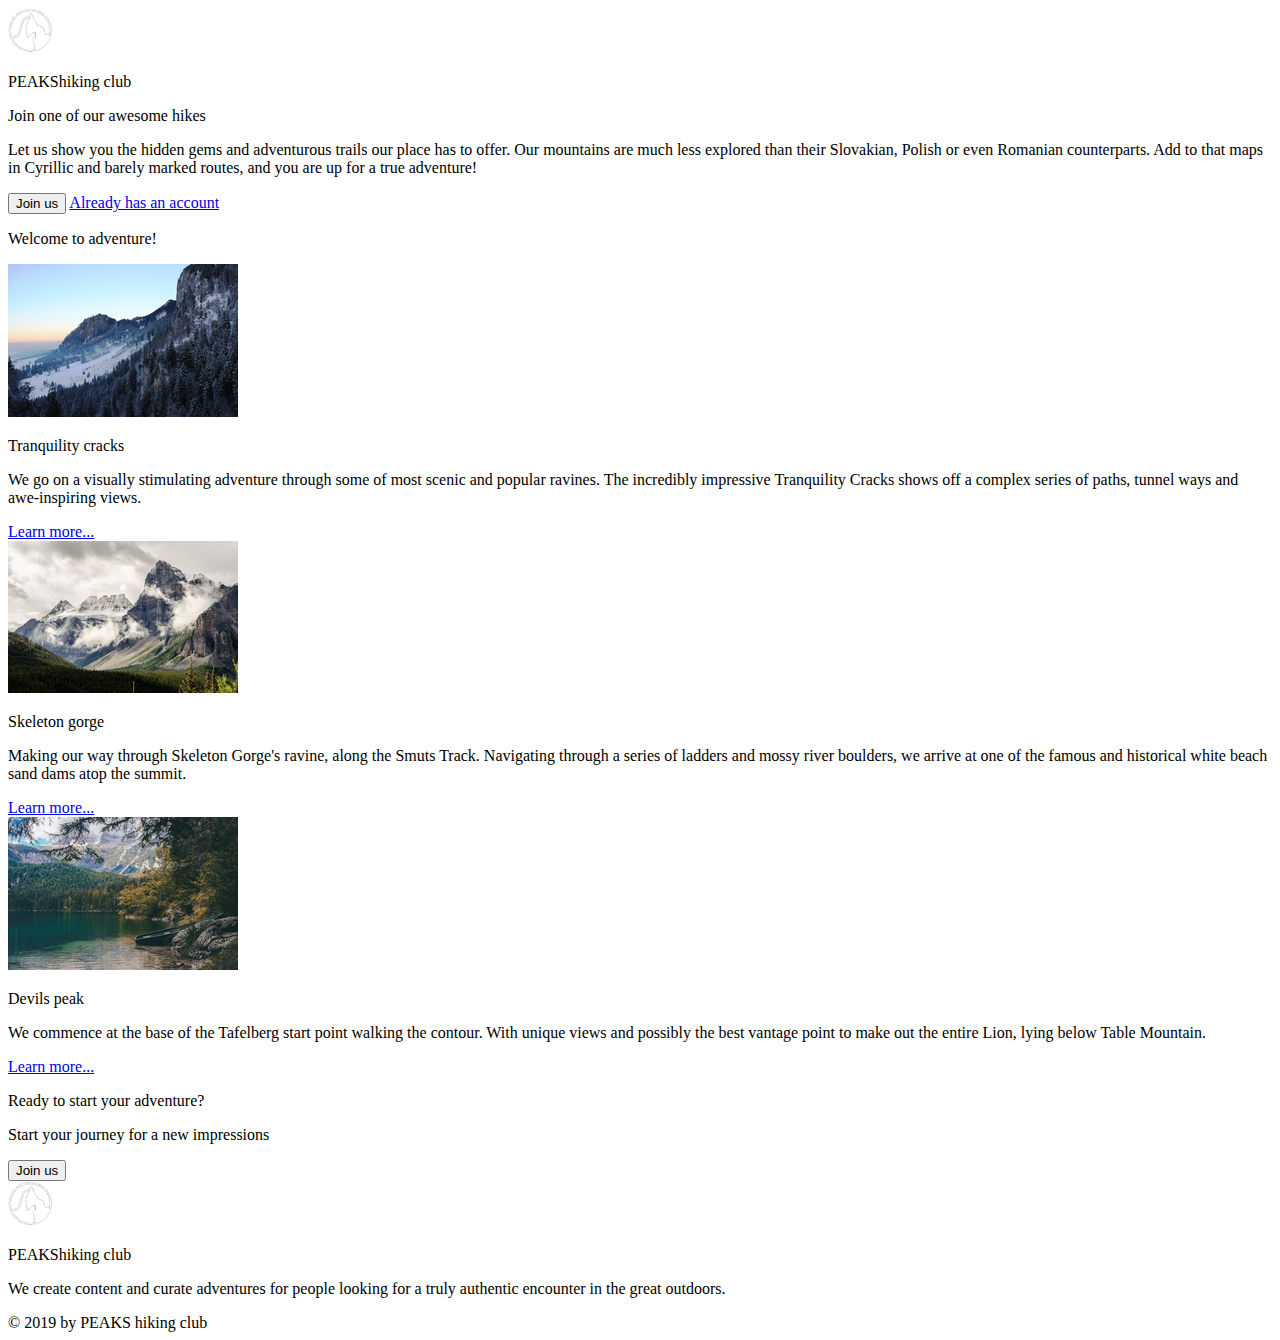
==== FL12_HW3/homework/index.html @ 77cc551e "basic structure" ====
<!DOCTYPE html>
<html lang="en">

<head>
    <meta charset="UTF-8">
    <meta name="viewport" content="width=device-width, initial-scale=1.0">
    <meta http-equiv="X-UA-Compatible" content="ie=edge">
    <link href="https://fonts.googleapis.com/css?family=Hind:400,600%7CSource+Sans+Pro:400,600,700%7CFresca"
          rel="stylesheet"/>

    <!-- Styles should be switched here: -->

    <link rel="stylesheet" type="text/css" href="css/style1.css">
    <!--     <link rel="stylesheet" type="text/css" href="css/style2.css">-->

    <title>PEAKS hiking club</title>
</head>

<body>
<header class="header">
    <div class="header-wrap">
        <div class="landing-logo">
            <img src="img/m-logo.png" alt="logo"/>
            <p>PEAKS<span>hiking club</span></p>
        </div>
        <p class="header_heading">
            Join one of our awesome hikes
        </p>
        <p class="header_text">
            Let us show you the hidden gems and adventurous trails our place has to offer.
            Our mountains are much less explored than their Slovakian,
            Polish or even Romanian counterparts. Add to that maps in Cyrillic and barely marked routes,
            and you are up for a true adventure!
        </p>
        <div>
            <button class="header_button">Join us</button>
            <a href="#" class="login">Already has an account</a>
        </div>
    </div>
</header>
<main class="section">
    <p class="section_text">
        Welcome to adventure!
    </p>
    <div class="section_card_wrap">
        <div class="section_card">
            <img class="section_card_img"
                 src="img/m-1.jpg"
                 alt="experts"/>
            <div class="section_card_right_container">
                <p class="section_card_heading">
                    Tranquility cracks
                </p>
                <p class="section_card_text">
                    We go on a visually stimulating adventure through some of most scenic and popular ravines.
                    The incredibly impressive Tranquility Cracks shows off a complex series of paths, tunnel ways and
                    awe-inspiring views.
                </p>
                <a href="#" class="section_link">Learn more...</a>
            </div>
        </div>
        <div class="section_card">
            <img class="section_card_img"
                 src="img/m-2.jpg"
                 alt="content formats"/>
            <div class="section_card_right_container">
                <p class="section_card_heading">
                    Skeleton gorge
                </p>
                <p class="section_card_text">
                    Making our way through Skeleton Gorge's ravine, along the Smuts Track.
                    Navigating through a series of ladders and mossy river boulders, we arrive at one of the famous and
                    historical white beach sand dams atop the summit.
                </p>
                <a href="#" class="section_link">Learn more...</a>
            </div>
        </div>
        <div class="section_card">
            <img class="section_card_img"
                 src="img/m-3.jpg"
                 alt="certificate"/>
            <div class="section_card_right_container">
                <p class="section_card_heading">
                    Devils peak
                </p>
                <p class="section_card_text">
                    We commence at the base of the Tafelberg start point walking the contour.
                    With unique views and possibly the best vantage point to make out the entire Lion, lying below Table
                    Mountain.
                </p>
                <a href="#" class="section_link">Learn more...</a>
            </div>
        </div>
    </div>
    <div class="section_banner">
        <div class="section_banner_text_wrap">
            <p class="section_banner_heading">
                Ready to start your adventure?
            </p>
            <p class="section_banner_text">
                Start your journey for a new impressions
            </p>
        </div>
        <button class="section_banner_button">Join us</button>
    </div>
</main>
<footer class="footer">
    <div class="footer-wrap">
        <div class="footer_logo landing-logo">
            <img src="img/m-logo.png" alt="logo"/>
            <p>PEAKS<span>hiking club</span></p>
        </div>
        <p class="footer_text">
            We create content and curate adventures for people looking for a truly authentic encounter in the great
            outdoors.
        </p>
        <span class="footer-cr">
          &copy; 2019 by PEAKS hiking club
        </span>
    </div>
</footer>
</body>

</html>
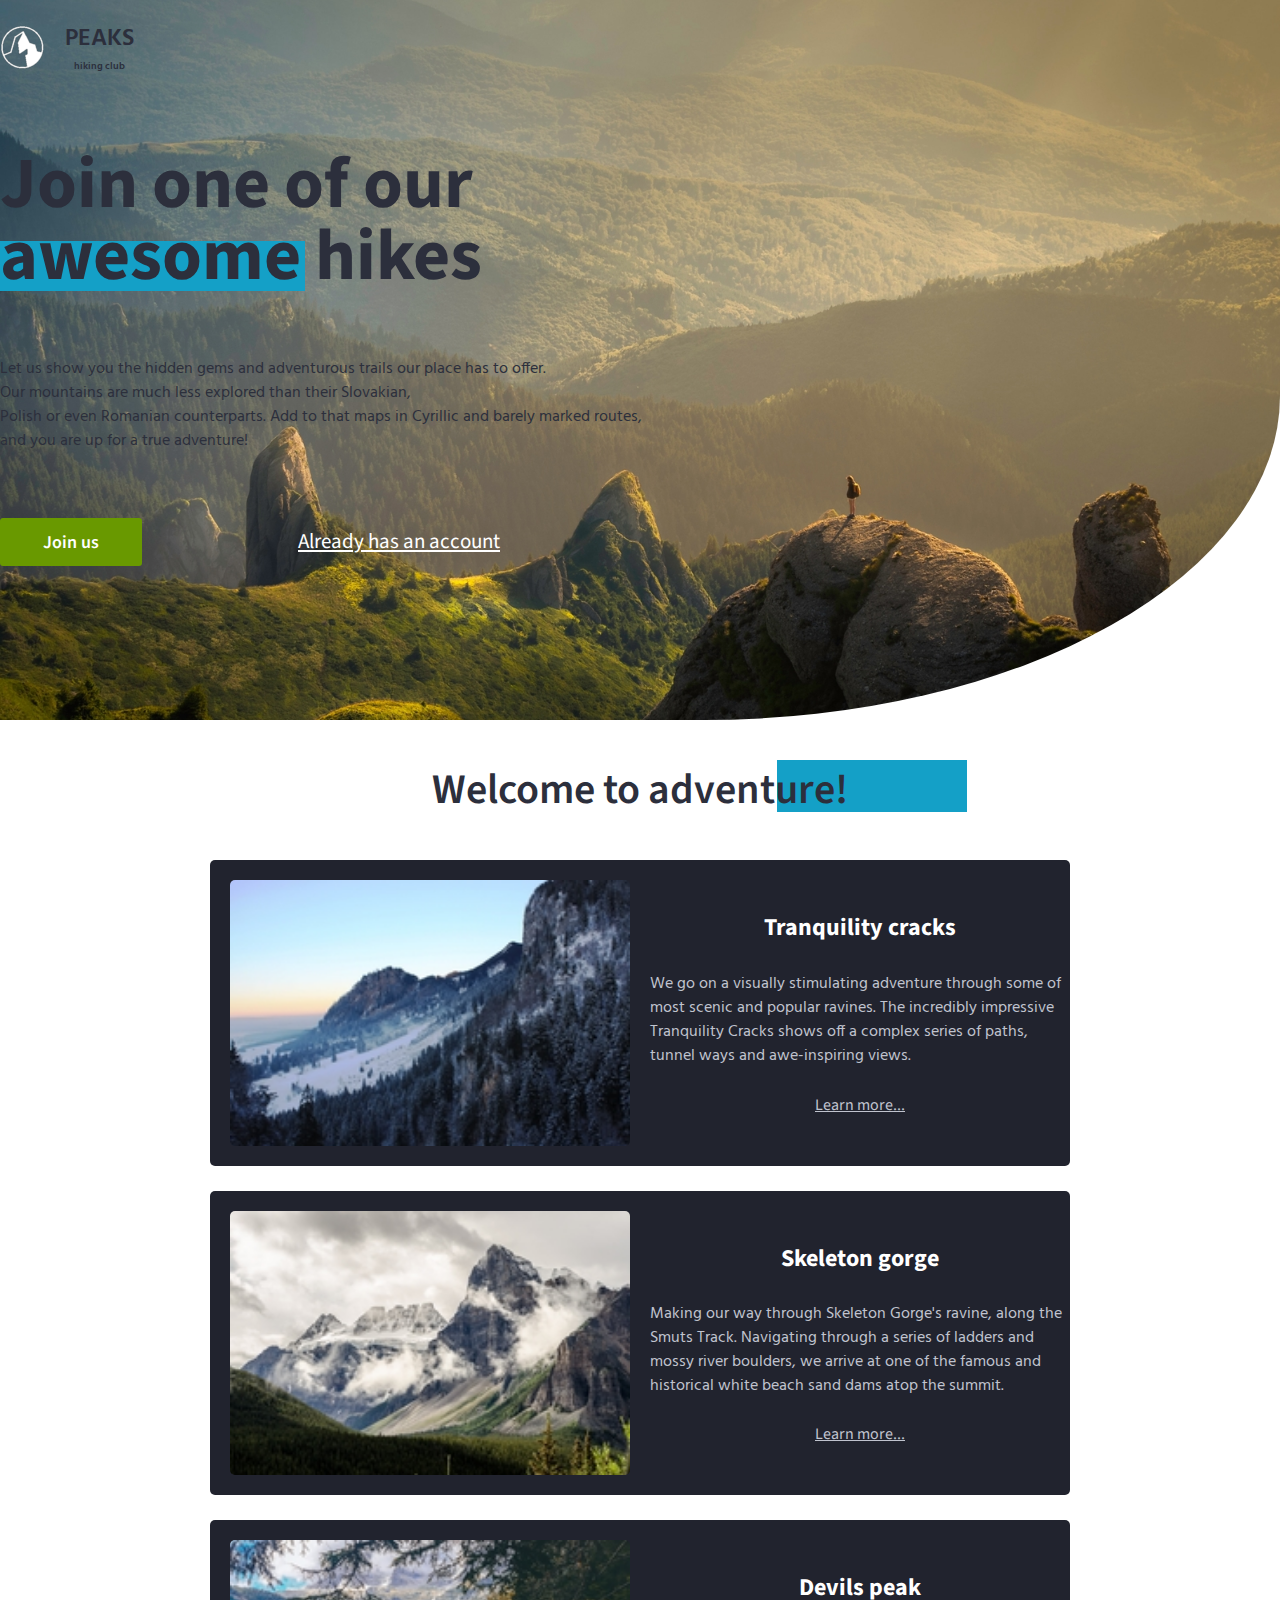
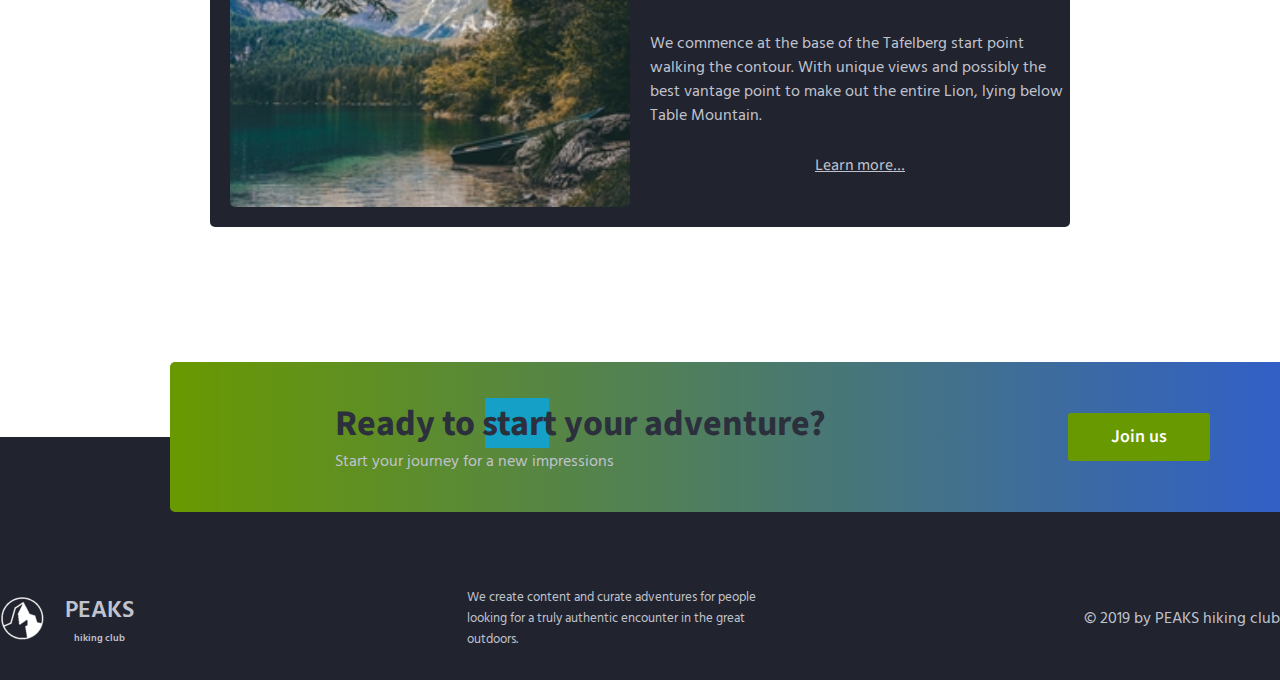
==== commit 9890d466: "design 2 - done, some changes, some fixes, added map-extend patterns" ====
--- a/FL12_HW3/homework/index.html
+++ b/FL12_HW3/homework/index.html
@@ -11,7 +11,7 @@
     <!-- Styles should be switched here: -->
 
     <link rel="stylesheet" type="text/css" href="css/style1.css">
-    <!--     <link rel="stylesheet" type="text/css" href="css/style2.css">-->
+        <!-- <link rel="stylesheet" type="text/css" href="css/style2.css"> -->
 
     <title>PEAKS hiking club</title>
 </head>
--- a/FL12_HW3/homework/css/style1.css
+++ b/FL12_HW3/homework/css/style1.css
@@ -0,0 +1,191 @@
+body {
+  margin: 0;
+  padding: 0;
+  font-family: "Hind", sans-serif;
+  color: #2c2f3c;
+  background: #ffffff; }
+
+p {
+  margin: 0;
+  padding: 0; }
+
+.header {
+  display: flex;
+  flex-direction: column;
+  position: relative;
+  width: 100%;
+  height: 720px;
+  background: url("../img/m-h-day.jpg") center no-repeat;
+  background-size: cover;
+  border-bottom-right-radius: 45%;
+  z-index: 1; }
+  .header .header_heading:before {
+    content: "";
+    position: absolute;
+    top: 92px;
+    left: 0;
+    background: #14a0c7;
+    height: 50px;
+    width: 305px;
+    z-index: -1; }
+  .header .header_heading {
+    position: relative;
+    font-family: "Source Sans Pro", sans-serif;
+    font-size: 72px;
+    font-weight: 700;
+    width: 100%;
+    max-width: 495px;
+    margin-top: 70px;
+    margin-bottom: 40px;
+    line-height: 1; }
+  .header .header_text {
+    width: 100%;
+    max-width: 650px;
+    line-height: 1.5;
+    white-space: pre-line; }
+  .header div:nth-child(4) {
+    margin-top: 65px; }
+    .header div:nth-child(4) .header_button {
+      font-size: 18px;
+      color: #ffffff;
+      border: 0;
+      border-radius: 3px;
+      background: #699900;
+      width: 142px;
+      height: 48px;
+      font-family: "Source Sans Pro", sans-serif;
+      margin-right: 152px;
+      font-weight: 600; }
+    .header div:nth-child(4) .login {
+      font-size: 21px;
+      color: #ffffff;
+      font-family: "Source Sans Pro", sans-serif;
+      font-weight: 400; }
+
+.header-wrap, .section, .footer-wrap {
+  margin: 0 auto;
+  max-width: 1540px;
+  width: 100%; }
+
+.landing-logo {
+  display: flex;
+  align-items: center;
+  padding: 0;
+  margin: 15px 0;
+  font-size: 24px;
+  text-align: center; }
+  .landing-logo img {
+    margin-right: 14px; }
+  .landing-logo p {
+    font-weight: 600;
+    padding: 5px; }
+  .landing-logo span {
+    display: flex;
+    margin: 0 10px;
+    font-size: 10px; }
+
+.section {
+  position: relative; }
+  .section .section_text::before {
+    content: "";
+    position: absolute;
+    top: 0;
+    left: 777px;
+    background: #14a0c7;
+    height: 52px;
+    width: 190px;
+    z-index: -1; }
+  .section .section_text {
+    position: relative;
+    font-family: "Source Sans Pro", sans-serif;
+    margin: 40px 0;
+    text-align: center;
+    font-size: 42px;
+    font-weight: 600; }
+  .section .section_card_wrap .section_card {
+    display: flex;
+    margin: 25px 210px;
+    background: #21232e;
+    border-radius: 5px;
+    font-size: 16px;
+    color: #c0c3ce; }
+    .section .section_card_wrap .section_card .section_card_img {
+      display: block;
+      width: 100%;
+      max-width: 400px;
+      margin: 20px;
+      border-radius: 5px; }
+    .section .section_card_wrap .section_card .section_card_right_container {
+      margin: 50px auto;
+      display: flex;
+      flex-direction: column;
+      justify-content: space-between;
+      align-items: center; }
+      .section .section_card_wrap .section_card .section_card_right_container .section_card_heading {
+        font-weight: bold;
+        font-size: 24px;
+        color: #ffffff;
+        font-family: "Source Sans Pro", sans-serif; }
+      .section .section_card_wrap .section_card .section_card_right_container .section_card_text {
+        line-height: 1.5;
+        max-width: 470px; }
+      .section .section_card_wrap .section_card .section_card_right_container .section_link {
+        font-size: 16px;
+        color: #c0c3ce;
+        font-family: "Source Sans Pro", sans-serif; }
+  .section .section_banner {
+    position: absolute;
+    display: flex;
+    margin: 0 170px;
+    bottom: -285px;
+    justify-content: space-between;
+    align-items: center;
+    background: linear-gradient(to right, #699900, #2d5bd7);
+    width: 1200px;
+    height: 150px;
+    border-radius: 5px; }
+    .section .section_banner .section_banner_text_wrap {
+      position: relative;
+      margin-left: 165px;
+      z-index: 1; }
+      .section .section_banner .section_banner_text_wrap .section_banner_heading::before {
+        content: "";
+        position: absolute;
+        top: 0;
+        left: 150px;
+        background: #14a0c7;
+        height: 50px;
+        width: 64px;
+        z-index: -1; }
+      .section .section_banner .section_banner_text_wrap .section_banner_heading {
+        font-size: 36px;
+        font-weight: bold;
+        font-family: "Source Sans Pro", sans-serif; }
+      .section .section_banner .section_banner_text_wrap .section_banner_text {
+        color: #c0c3ce; }
+    .section .section_banner .section_banner_button {
+      font-size: 18px;
+      color: #ffffff;
+      border: 0;
+      border-radius: 3px;
+      background: #699900;
+      width: 142px;
+      height: 48px;
+      margin-right: 160px;
+      font-weight: 600;
+      font-family: "Source Sans Pro", sans-serif; }
+
+.footer {
+  margin-top: 210px;
+  background: #21232e;
+  height: 243px;
+  color: #c0c3ce; }
+  .footer .footer_text {
+    font-size: 13px;
+    max-width: 290px; }
+
+.footer-wrap {
+  display: flex;
+  justify-content: space-between;
+  align-items: center;
+  padding-top: 135px; }
--- a/FL12_HW3/homework/css/style2.css
+++ b/FL12_HW3/homework/css/style2.css
@@ -0,0 +1,191 @@
+body {
+  margin: 0;
+  padding: 0;
+  font-family: "Fresca", sans-serif;
+  color: #ffffff;
+  background: #21232e; }
+
+p {
+  margin: 0;
+  padding: 0; }
+
+.header {
+  display: flex;
+  flex-direction: column;
+  position: relative;
+  width: 100%;
+  height: 720px;
+  background: url("../img/m-h-night.jpg") center no-repeat;
+  background-size: cover;
+  border-bottom-right-radius: 45%;
+  z-index: 1; }
+  .header .header_heading:before {
+    content: "";
+    position: absolute;
+    top: 92px;
+    left: 0;
+    background: #ff4e33;
+    height: 50px;
+    width: 305px;
+    z-index: -1; }
+  .header .header_heading {
+    position: relative;
+    font-family: "Source Sans Pro", sans-serif;
+    font-size: 72px;
+    font-weight: 700;
+    width: 100%;
+    max-width: 495px;
+    margin-top: 70px;
+    margin-bottom: 40px;
+    line-height: 1; }
+  .header .header_text {
+    width: 100%;
+    max-width: 650px;
+    line-height: 1.5;
+    white-space: pre-line; }
+  .header div:nth-child(4) {
+    margin-top: 65px; }
+    .header div:nth-child(4) .header_button {
+      font-size: 18px;
+      color: #ffffff;
+      border: 0;
+      border-radius: 3px;
+      background: #e3ac00;
+      width: 142px;
+      height: 48px;
+      font-family: "Source Sans Pro", sans-serif;
+      margin-right: 152px;
+      font-weight: 600; }
+    .header div:nth-child(4) .login {
+      font-size: 21px;
+      color: #ffffff;
+      font-family: "Source Sans Pro", sans-serif;
+      font-weight: 400; }
+
+.header-wrap, .section, .footer-wrap {
+  margin: 0 auto;
+  max-width: 1540px;
+  width: 100%; }
+
+.landing-logo {
+  display: flex;
+  align-items: center;
+  padding: 0;
+  margin: 15px 0;
+  font-size: 24px;
+  text-align: center; }
+  .landing-logo img {
+    margin-right: 14px; }
+  .landing-logo p {
+    font-weight: 600;
+    padding: 5px; }
+  .landing-logo span {
+    display: flex;
+    margin: 0 10px;
+    font-size: 10px; }
+
+.section {
+  position: relative; }
+  .section .section_text::before {
+    content: "";
+    position: absolute;
+    top: 0;
+    left: 777px;
+    background: #ff4e33;
+    height: 52px;
+    width: 190px;
+    z-index: -1; }
+  .section .section_text {
+    position: relative;
+    font-family: "Source Sans Pro", sans-serif;
+    margin: 40px 0;
+    text-align: center;
+    font-size: 42px;
+    font-weight: 600; }
+  .section .section_card_wrap .section_card {
+    display: flex;
+    margin: 25px 210px;
+    background: #3b3f50;
+    border-radius: 5px;
+    font-size: 16px;
+    color: #d1d1d1; }
+    .section .section_card_wrap .section_card .section_card_img {
+      display: block;
+      width: 100%;
+      max-width: 400px;
+      margin: 20px;
+      border-radius: 5px; }
+    .section .section_card_wrap .section_card .section_card_right_container {
+      margin: 50px auto;
+      display: flex;
+      flex-direction: column;
+      justify-content: space-between;
+      align-items: center; }
+      .section .section_card_wrap .section_card .section_card_right_container .section_card_heading {
+        font-weight: bold;
+        font-size: 24px;
+        color: #ffffff;
+        font-family: "Source Sans Pro", sans-serif; }
+      .section .section_card_wrap .section_card .section_card_right_container .section_card_text {
+        line-height: 1.5;
+        max-width: 470px; }
+      .section .section_card_wrap .section_card .section_card_right_container .section_link {
+        font-size: 16px;
+        color: #d1d1d1;
+        font-family: "Source Sans Pro", sans-serif; }
+  .section .section_banner {
+    position: absolute;
+    display: flex;
+    margin: 0 170px;
+    bottom: -285px;
+    justify-content: space-between;
+    align-items: center;
+    background: linear-gradient(to right, #e3ac00, #932d52);
+    width: 1200px;
+    height: 150px;
+    border-radius: 5px; }
+    .section .section_banner .section_banner_text_wrap {
+      position: relative;
+      margin-left: 165px;
+      z-index: 1; }
+      .section .section_banner .section_banner_text_wrap .section_banner_heading::before {
+        content: "";
+        position: absolute;
+        top: 0;
+        left: 150px;
+        background: #ff4e33;
+        height: 50px;
+        width: 64px;
+        z-index: -1; }
+      .section .section_banner .section_banner_text_wrap .section_banner_heading {
+        font-size: 36px;
+        font-weight: bold;
+        font-family: "Source Sans Pro", sans-serif; }
+      .section .section_banner .section_banner_text_wrap .section_banner_text {
+        color: #d1d1d1; }
+    .section .section_banner .section_banner_button {
+      font-size: 18px;
+      color: #ffffff;
+      border: 0;
+      border-radius: 3px;
+      background: #e3ac00;
+      width: 142px;
+      height: 48px;
+      margin-right: 160px;
+      font-weight: 600;
+      font-family: "Source Sans Pro", sans-serif; }
+
+.footer {
+  margin-top: 210px;
+  background: #3b3f50;
+  height: 243px;
+  color: #d1d1d1; }
+  .footer .footer_text {
+    font-size: 13px;
+    max-width: 290px; }
+
+.footer-wrap {
+  display: flex;
+  justify-content: space-between;
+  align-items: center;
+  padding-top: 135px; }
